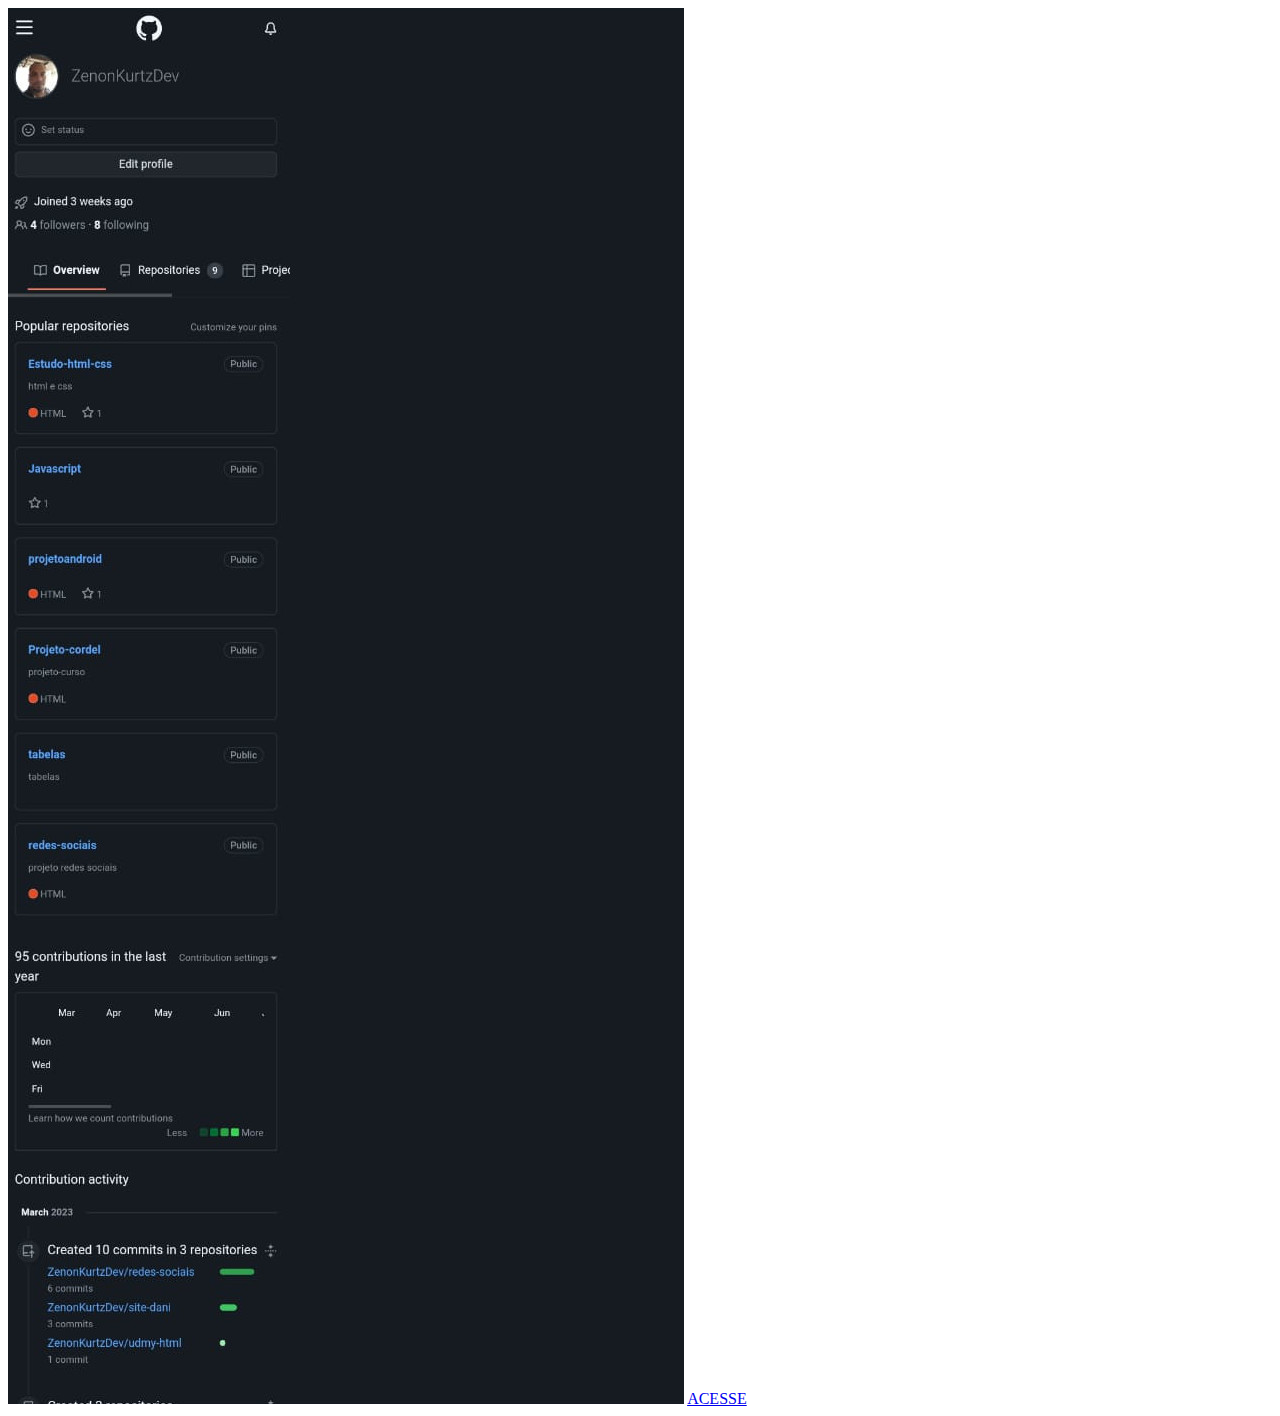
==== github.html @ e441d037 "estylos" ====
<!DOCTYPE html>
<html lang="pt-br">
<head>
    <meta charset="UTF-8">
    <meta http-equiv="X-UA-Compatible" content="IE=edge">
    <meta name="viewport" content="width=device-width, initial-scale=1.0">
    <title>Github</title>
    <link rel="stylesheet" href="estilo/social.css">
    
</head>
<body>
    <img src="imagens/tela-github.jpeg" alt="Github">
    <a href="https://github.com/ZenonKurtzDev" target="_blank">ACESSE</a>
</body>
</html>
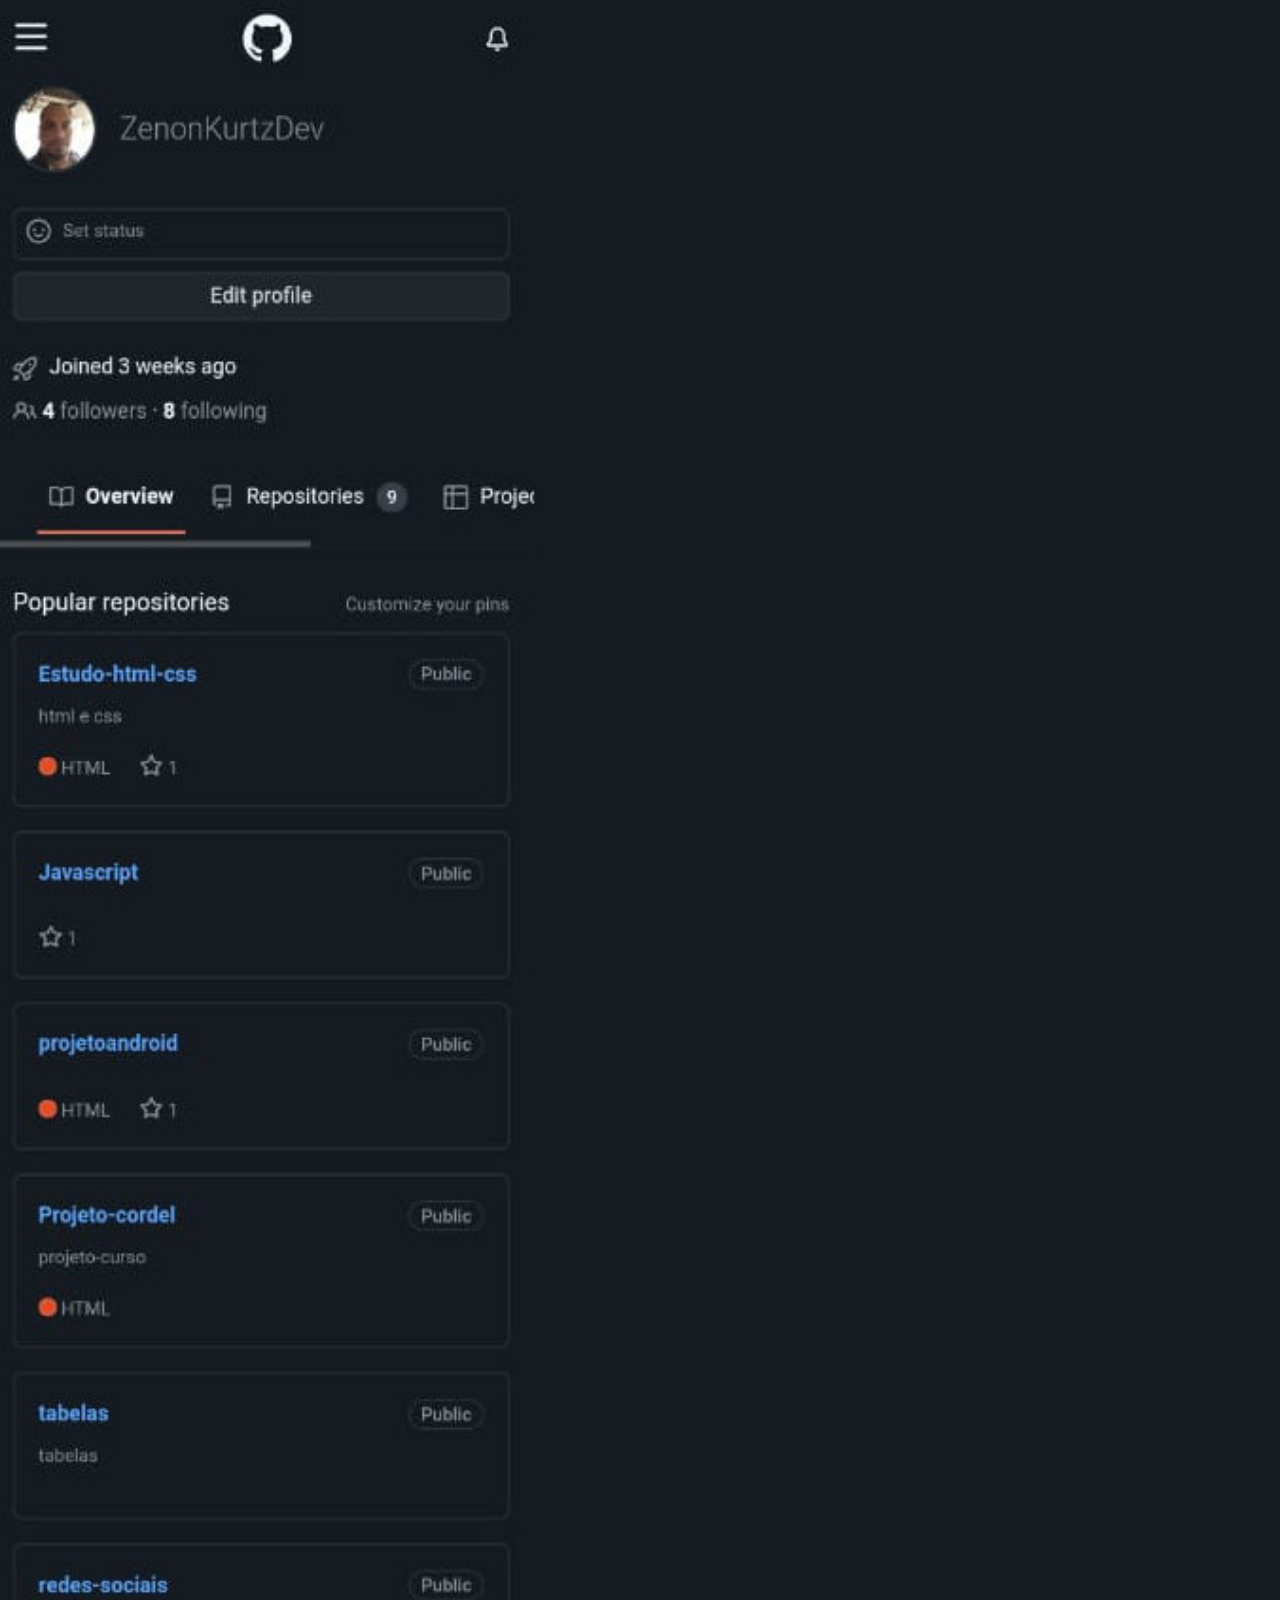
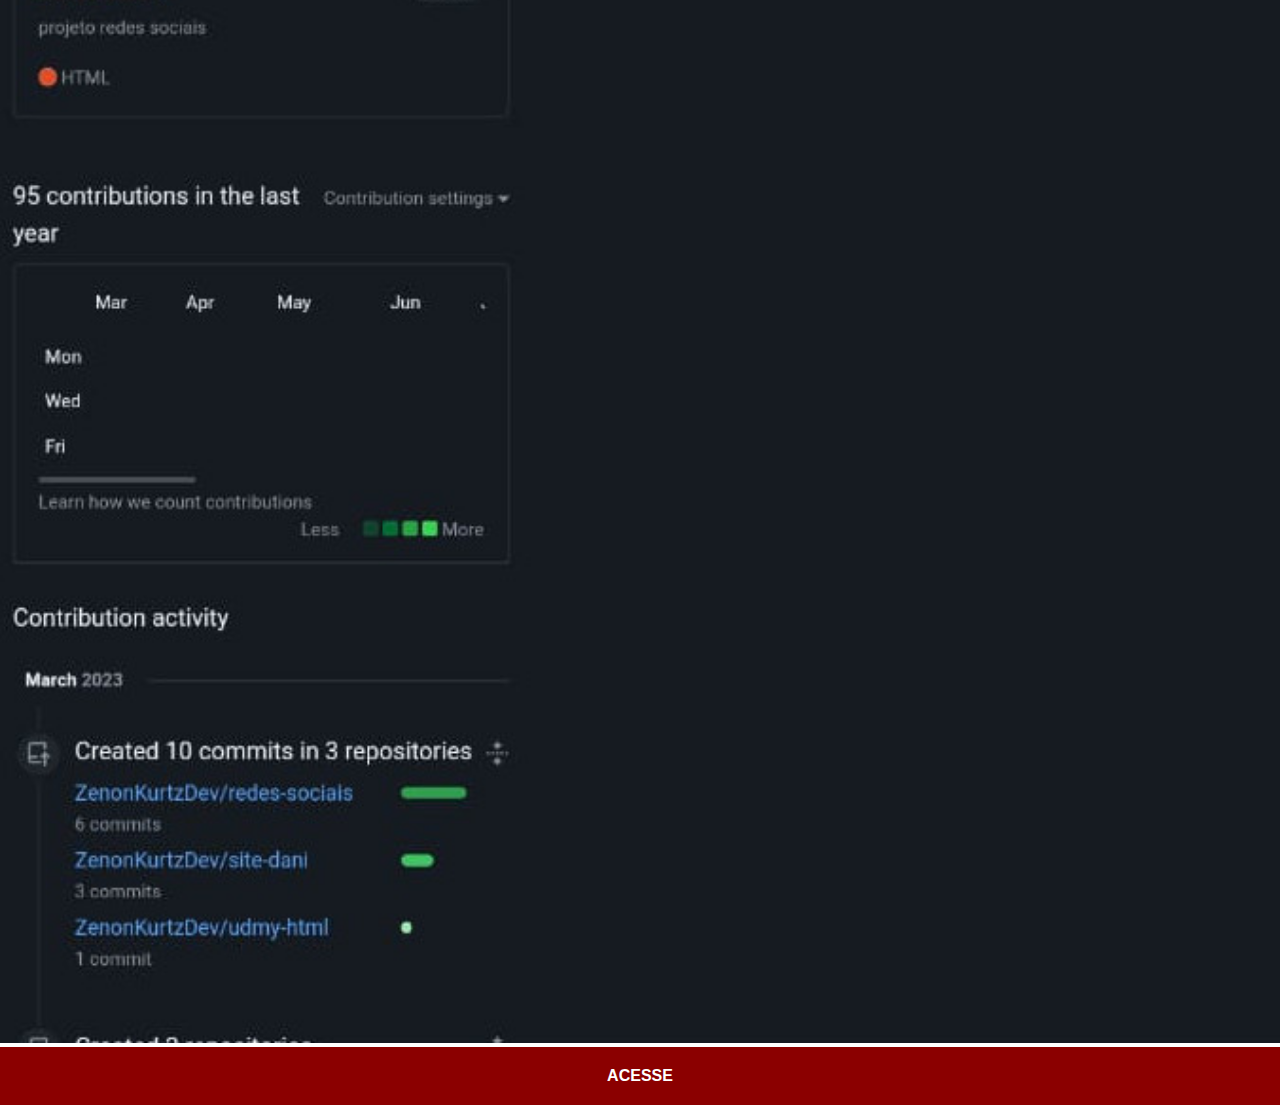
==== commit a6595f47: "add link-din" ====
--- a/github.html
+++ b/github.html
@@ -5,7 +5,7 @@
     <meta http-equiv="X-UA-Compatible" content="IE=edge">
     <meta name="viewport" content="width=device-width, initial-scale=1.0">
     <title>Github</title>
-    <link rel="stylesheet" href="estilo/social.css">
+    <link rel="stylesheet" href="estilos/social.css">
     
 </head>
 <body>
--- a/estilos/social.css
+++ b/estilos/social.css
@@ -0,0 +1,34 @@
+@charset "UTF-8";
+
+*{
+    margin: 0px;
+    padding: 0px;
+    font-family: Arial, Helvetica, sans-serif;
+}
+
+::-webkit-scrollbar{/*Esconde a barra*/
+   
+     width: 0px;
+     height: 0 px;
+
+
+} 
+img{
+    width: 100vw;
+}
+
+a{
+
+    display: block;
+    background-color: darkred;
+    color: white;
+    padding: 20px;
+    text-align: center;
+    font-weight: bolder;
+    text-decoration: none;
+
+}
+
+a:hover{
+    background-color: red;
+}